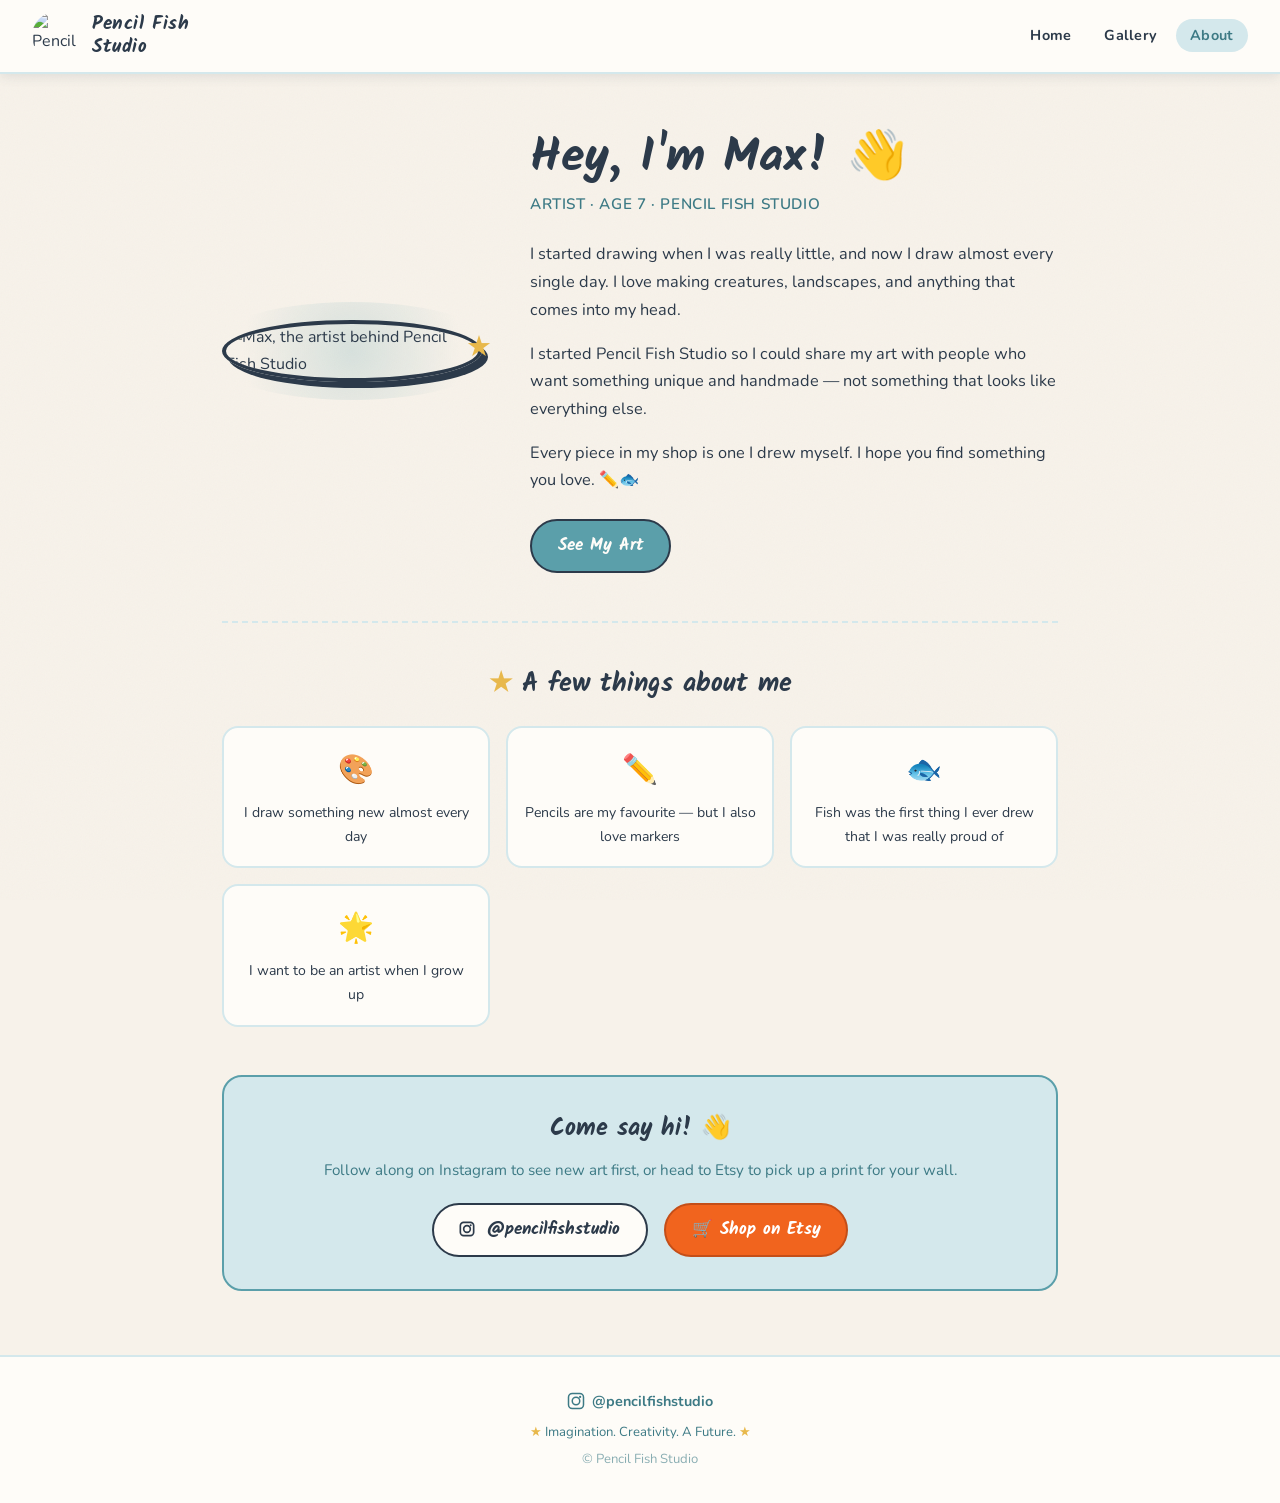
==== about.html @ b871750c "Add files via upload" ====
<!DOCTYPE html>
<html lang="en">
<head>
  <meta charset="UTF-8" />
  <meta name="viewport" content="width=device-width, initial-scale=1.0" />
  <title>About — Pencil Fish Studio</title>
  <link rel="stylesheet" href="style.css" />
  <link rel="icon" type="image/png" href="assets/logo.png" />
  <style>
    /* ── About layout ───────────────────────── */
    .about-wrap {
      max-width: 900px;
      margin: 0 auto;
      padding: 3.5rem 2rem 4rem;
    }

    .about-hero {
      display: grid;
      grid-template-columns: 260px 1fr;
      gap: 3rem;
      align-items: center;
    }

    .portrait-ring {
      position: relative;
    }

    .portrait-ring img {
      width: 100%;
      border-radius: 50%;
      border: 4px solid var(--ink);
      box-shadow: 6px 6px 0 var(--ink);
      display: block;
    }

    /* Watercolour ring decoration behind portrait */
    .portrait-ring::before {
      content: '';
      position: absolute;
      inset: -18px;
      border-radius: 50%;
      background: radial-gradient(circle, rgba(91,159,170,0.2) 0%, transparent 70%);
      z-index: -1;
    }

    /* Little floating stars */
    .portrait-ring::after {
      content: '★';
      position: absolute;
      bottom: 10px;
      right: -10px;
      font-size: 1.8rem;
      color: var(--gold);
      animation: starPop 2s ease-in-out infinite alternate;
    }

    @keyframes starPop {
      from { transform: rotate(-10deg) scale(1); }
      to   { transform: rotate(10deg)  scale(1.15); }
    }

    .about-text h1 {
      font-family: 'Kalam', cursive;
      font-size: clamp(2rem, 5vw, 3rem);
      margin-bottom: 0.25rem;
      line-height: 1.2;
    }

    .about-text .subtitle {
      font-size: 0.95rem;
      color: var(--teal-dark);
      margin-bottom: 1.5rem;
      font-weight: 600;
      letter-spacing: 0.04em;
      text-transform: uppercase;
    }

    .about-text p {
      margin-bottom: 1rem;
      font-size: 1.02rem;
      color: var(--ink);
    }

    .about-text p:last-of-type { margin-bottom: 1.5rem; }

    /* ── Fun facts ──────────────────────────── */
    .fun-facts {
      margin-top: 3rem;
      border-top: 2px dashed var(--teal-light);
      padding-top: 2.5rem;
    }

    .fun-facts h2 {
      font-family: 'Kalam', cursive;
      font-size: 1.6rem;
      margin-bottom: 1.25rem;
      text-align: center;
    }

    .facts-grid {
      display: grid;
      grid-template-columns: repeat(auto-fill, minmax(200px, 1fr));
      gap: 1rem;
    }

    .fact-card {
      background: var(--warm-white);
      border: 2.5px solid var(--teal-light);
      border-radius: 16px;
      padding: 1.1rem 1rem;
      text-align: center;
    }

    .fact-card .fact-emoji { font-size: 1.8rem; margin-bottom: 0.4rem; }
    .fact-card p { font-size: 0.88rem; color: var(--ink); }

    /* ── Connect section ────────────────────── */
    .connect {
      margin-top: 3rem;
      background: var(--teal-light);
      border-radius: 20px;
      border: 2.5px solid var(--teal);
      padding: 2rem;
      text-align: center;
    }

    .connect h2 {
      font-family: 'Kalam', cursive;
      font-size: 1.5rem;
      margin-bottom: 0.5rem;
    }

    .connect p {
      font-size: 0.95rem;
      color: var(--teal-dark);
      margin-bottom: 1.25rem;
    }

    .connect-links {
      display: flex;
      gap: 1rem;
      justify-content: center;
      flex-wrap: wrap;
    }

    /* ── Responsive ─────────────────────────── */
    @media (max-width: 680px) {
      .about-hero {
        grid-template-columns: 1fr;
        text-align: center;
      }
      .portrait-ring {
        width: 200px;
        margin: 0 auto;
      }
    }

    @media (max-width: 480px) {
      .about-wrap { padding: 2rem 1.2rem 3rem; }
    }
  </style>
</head>
<body>

  <!-- Nav -->
  <nav>
    <a class="nav-logo" href="index.html">
      <img src="assets/logo.png" alt="Pencil Fish Studio logo" />
      <span>Pencil Fish<br>Studio</span>
    </a>
    <ul class="nav-links">
      <li><a href="index.html">Home</a></li>
      <li><a href="gallery.html">Gallery</a></li>
      <li><a href="about.html" class="active">About</a></li>
    </ul>
  </nav>

  <main>
    <div class="about-wrap">

      <!-- Hero bio -->
      <div class="about-hero">
        <div class="portrait-ring">
          <img src="assets/portrait.png" alt="Max, the artist behind Pencil Fish Studio" />
        </div>
        <div class="about-text">
          <h1>Hey, I'm Max! <span style="color:var(--teal)">👋</span></h1>
          <p class="subtitle">Artist · Age 7 · Pencil Fish Studio</p>
          <p>
            I started drawing when I was really little, and now I draw
            almost every single day. I love making creatures, landscapes,
            and anything that comes into my head.
          </p>
          <p>
            I started Pencil Fish Studio so I could share my art with
            people who want something unique and handmade — not something
            that looks like everything else.
          </p>
          <p>
            Every piece in my shop is one I drew myself. I hope you find
            something you love. ✏️🐟
          </p>
          <a class="btn btn-primary" href="gallery.html">See My Art</a>
        </div>
      </div>

      <!-- Fun facts -->
      <div class="fun-facts">
        <h2><span style="color:var(--gold)">★</span> A few things about me</h2>
        <div class="facts-grid">
          <div class="fact-card">
            <div class="fact-emoji">🎨</div>
            <p>I draw something new almost every day</p>
          </div>
          <div class="fact-card">
            <div class="fact-emoji">✏️</div>
            <p>Pencils are my favourite — but I also love markers</p>
          </div>
          <div class="fact-card">
            <div class="fact-emoji">🐟</div>
            <p>Fish was the first thing I ever drew that I was really proud of</p>
          </div>
          <div class="fact-card">
            <div class="fact-emoji">🌟</div>
            <p>I want to be an artist when I grow up</p>
          </div>
        </div>
      </div>

      <!-- Connect -->
      <div class="connect">
        <h2>Come say hi! 👋</h2>
        <p>
          Follow along on Instagram to see new art first, or head to Etsy to pick
          up a print for your wall.
        </p>
        <div class="connect-links">
          <a class="btn btn-secondary"
             href="https://instagram.com/pencilfishstudio"
             target="_blank" rel="noopener">
            <svg width="16" height="16" viewBox="0 0 24 24" fill="none"
                 stroke="currentColor" stroke-width="2.5"
                 stroke-linecap="round" stroke-linejoin="round"
                 style="display:inline;vertical-align:middle;margin-right:5px;">
              <rect x="2" y="2" width="20" height="20" rx="5" ry="5"/>
              <circle cx="12" cy="12" r="5"/>
              <circle cx="17.5" cy="6.5" r="1.5" fill="currentColor" stroke="none"/>
            </svg>
            @pencilfishstudio
          </a>
          <a class="btn btn-etsy"
             href="https://etsy.com"
             target="_blank" rel="noopener">
            🛒 Shop on Etsy
          </a>
        </div>
      </div>

    </div>
  </main>

  <!-- Footer -->
  <footer>
    <div class="footer-ig">
      <a href="https://instagram.com/pencilfishstudio" target="_blank" rel="noopener">
        <svg width="18" height="18" viewBox="0 0 24 24" fill="none" stroke="currentColor" stroke-width="2" stroke-linecap="round" stroke-linejoin="round"><rect x="2" y="2" width="20" height="20" rx="5" ry="5"/><circle cx="12" cy="12" r="5"/><circle cx="17.5" cy="6.5" r="1.5" fill="currentColor" stroke="none"/></svg>
        @pencilfishstudio
      </a>
    </div>
    <p><span class="star">★</span> Imagination. Creativity. A Future. <span class="star">★</span></p>
    <p style="margin-top:0.3rem; opacity:0.6;">© Pencil Fish Studio</p>
  </footer>

</body>
</html>
---- style.css ----
@import url('https://fonts.googleapis.com/css2?family=Kalam:wght@400;700&family=Nunito:wght@400;600;700&display=swap');

/* ── Variables ───────────────────────────────── */
:root {
  --bg:         #f7f2ea;
  --ink:        #2c3a4a;
  --teal:       #5b9faa;
  --teal-light: #d4e8ec;
  --teal-dark:  #3d7a85;
  --gold:       #e8b84b;
  --warm-white: #fefcf8;
  --shadow:     rgba(44, 58, 74, 0.12);
}

/* ── Reset ───────────────────────────────────── */
*, *::before, *::after { box-sizing: border-box; margin: 0; padding: 0; }

body {
  background: var(--bg);
  color: var(--ink);
  font-family: 'Nunito', sans-serif;
  font-size: 1rem;
  line-height: 1.7;
  min-height: 100vh;
  display: flex;
  flex-direction: column;
}

img { display: block; max-width: 100%; }
a   { color: inherit; text-decoration: none; }

/* ── Texture overlay ─────────────────────────── */
body::before {
  content: '';
  position: fixed;
  inset: 0;
  background-image: url("data:image/svg+xml,%3Csvg xmlns='http://www.w3.org/2000/svg' width='300' height='300'%3E%3Cfilter id='n'%3E%3CfeTurbulence type='fractalNoise' baseFrequency='0.75' numOctaves='4' stitchTiles='stitch'/%3E%3C/filter%3E%3Crect width='300' height='300' filter='url(%23n)' opacity='0.03'/%3E%3C/svg%3E");
  pointer-events: none;
  z-index: 0;
}

/* ── Nav ─────────────────────────────────────── */
nav {
  position: sticky;
  top: 0;
  z-index: 100;
  background: var(--warm-white);
  border-bottom: 2px solid var(--teal-light);
  padding: 0.75rem 2rem;
  display: flex;
  align-items: center;
  justify-content: space-between;
  gap: 1rem;
  box-shadow: 0 2px 12px var(--shadow);
}

.nav-logo {
  display: flex;
  align-items: center;
  gap: 0.75rem;
}

.nav-logo img {
  height: 48px;
  width: 48px;
  object-fit: contain;
  border-radius: 50%;
}

.nav-logo span {
  font-family: 'Kalam', cursive;
  font-size: 1.2rem;
  font-weight: 700;
  color: var(--ink);
  letter-spacing: 0.03em;
  line-height: 1.2;
}

.nav-links {
  display: flex;
  gap: 0.25rem;
  list-style: none;
}

.nav-links a {
  font-family: 'Nunito', sans-serif;
  font-weight: 700;
  font-size: 0.9rem;
  padding: 0.4rem 0.9rem;
  border-radius: 20px;
  color: var(--ink);
  transition: background 0.2s, color 0.2s;
  letter-spacing: 0.02em;
}

.nav-links a:hover,
.nav-links a.active {
  background: var(--teal-light);
  color: var(--teal-dark);
}

/* ── Main content ────────────────────────────── */
main {
  flex: 1;
  position: relative;
  z-index: 1;
}

/* ── Buttons ─────────────────────────────────── */
.btn {
  display: inline-block;
  font-family: 'Kalam', cursive;
  font-size: 1.05rem;
  font-weight: 700;
  padding: 0.65rem 1.6rem;
  border-radius: 30px;
  border: 2.5px solid var(--ink);
  cursor: pointer;
  transition: transform 0.15s, box-shadow 0.15s;
  text-align: center;
}

.btn:hover {
  transform: translateY(-2px);
  box-shadow: 3px 4px 0 var(--ink);
}

.btn-primary {
  background: var(--teal);
  color: var(--warm-white);
}

.btn-secondary {
  background: var(--warm-white);
  color: var(--ink);
}

.btn-etsy {
  background: #f1641e;
  color: #fff;
  border-color: #c44e18;
}

/* ── Footer ──────────────────────────────────── */
footer {
  position: relative;
  z-index: 1;
  text-align: center;
  padding: 2rem 1rem;
  font-size: 0.82rem;
  color: var(--teal-dark);
  border-top: 2px solid var(--teal-light);
  background: var(--warm-white);
}

footer .footer-ig a {
  display: inline-flex;
  align-items: center;
  gap: 0.4rem;
  font-weight: 700;
  color: var(--teal-dark);
  margin-bottom: 0.5rem;
  font-size: 0.9rem;
  transition: color 0.2s;
}

footer .footer-ig a:hover { color: var(--teal); }

footer .star { color: var(--gold); }

/* ── Watercolour blob decoration ─────────────── */
.blob {
  position: absolute;
  border-radius: 50%;
  background: radial-gradient(circle at 40% 40%, rgba(91,159,170,0.18), rgba(91,159,170,0.04) 70%);
  pointer-events: none;
}

/* ── Section helpers ─────────────────────────── */
.section {
  max-width: 1100px;
  margin: 0 auto;
  padding: 3rem 2rem;
}

.section-title {
  font-family: 'Kalam', cursive;
  font-size: 2rem;
  color: var(--ink);
  margin-bottom: 0.25rem;
}

.section-title .star { color: var(--gold); }

.section-sub {
  color: var(--teal-dark);
  font-size: 0.95rem;
  margin-bottom: 2rem;
}

/* ── Responsive nav ──────────────────────────── */
@media (max-width: 600px) {
  nav { padding: 0.6rem 1rem; }
  .nav-logo span { font-size: 1rem; }
  .nav-links a { padding: 0.35rem 0.6rem; font-size: 0.82rem; }
  .section { padding: 2rem 1.2rem; }
}
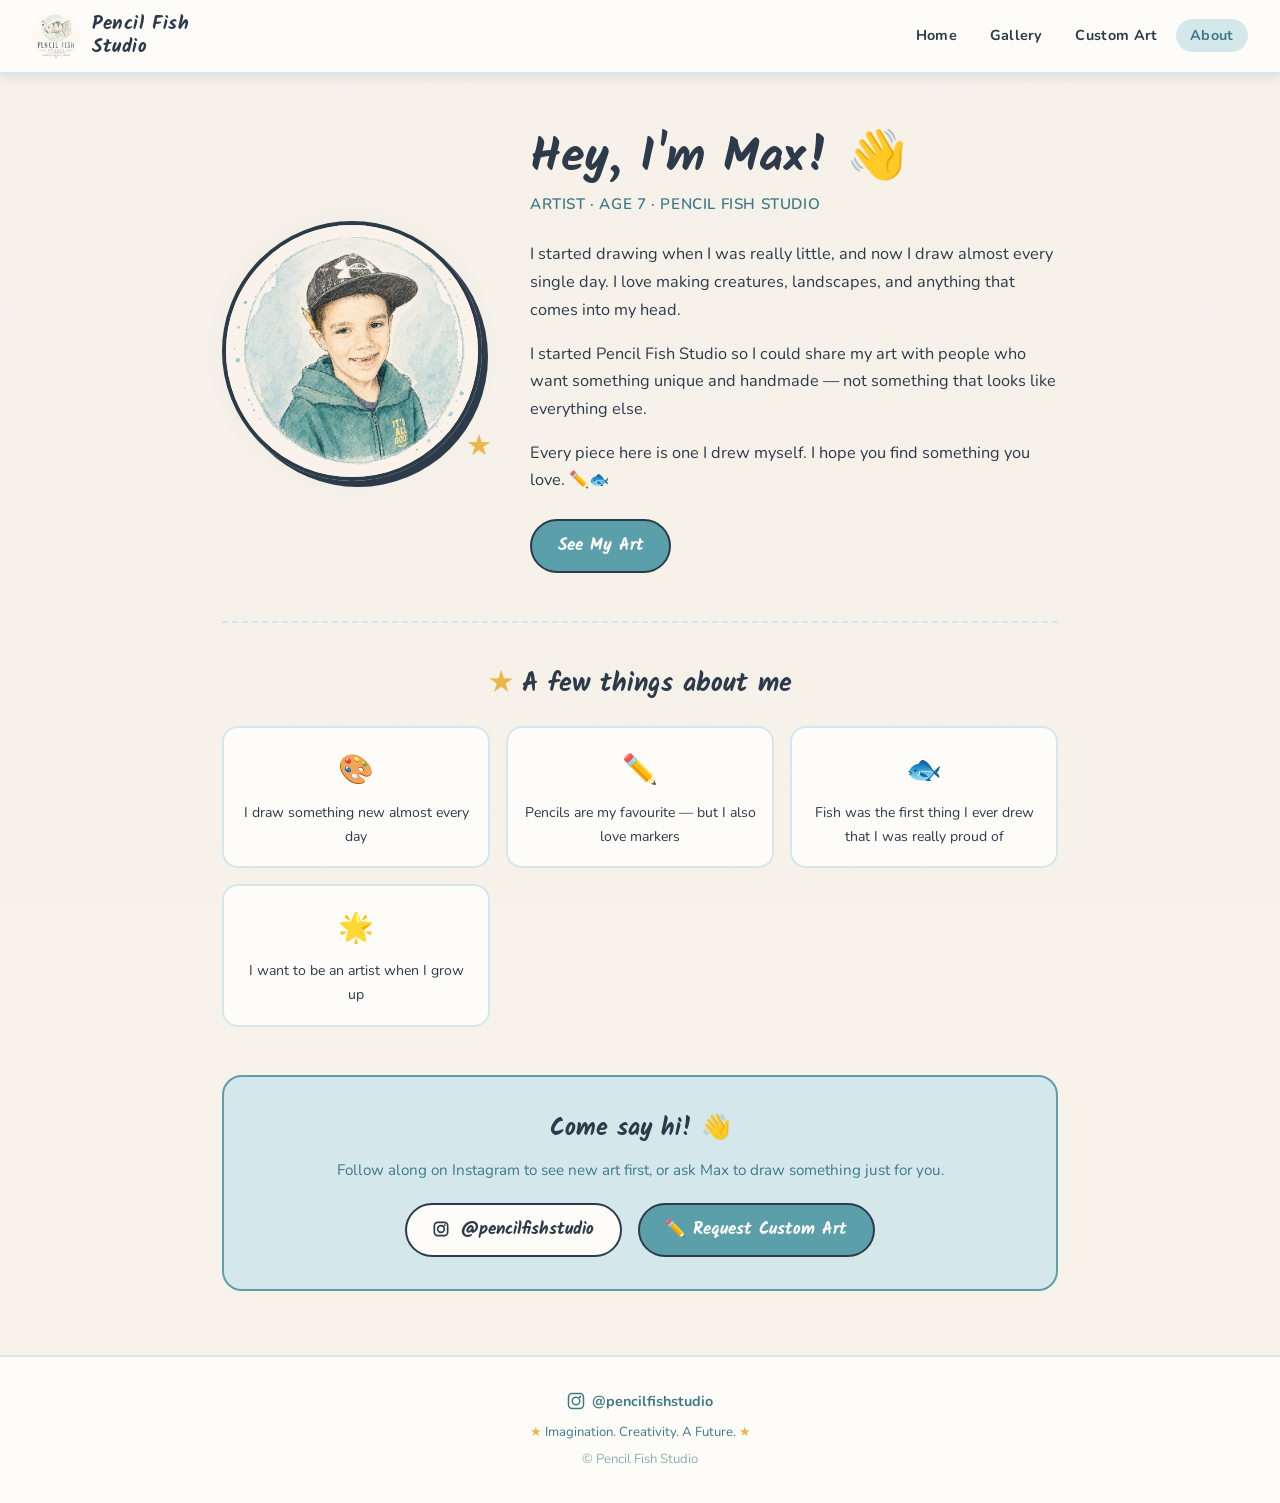
==== commit 66e0136f: "Replace Etsy links with custom art request form; site cleanups - Add custom.html request form (Web3F" ====
--- a/about.html
+++ b/about.html
@@ -171,6 +171,7 @@
     <ul class="nav-links">
       <li><a href="index.html">Home</a></li>
       <li><a href="gallery.html">Gallery</a></li>
+      <li><a href="custom.html">Custom Art</a></li>
       <li><a href="about.html" class="active">About</a></li>
     </ul>
   </nav>
@@ -197,7 +198,7 @@
             that looks like everything else.
           </p>
           <p>
-            Every piece in my shop is one I drew myself. I hope you find
+            Every piece here is one I drew myself. I hope you find
             something you love. ✏️🐟
           </p>
           <a class="btn btn-primary" href="gallery.html">See My Art</a>
@@ -231,8 +232,8 @@
       <div class="connect">
         <h2>Come say hi! 👋</h2>
         <p>
-          Follow along on Instagram to see new art first, or head to Etsy to pick
-          up a print for your wall.
+          Follow along on Instagram to see new art first, or ask Max to draw
+          something just for you.
         </p>
         <div class="connect-links">
           <a class="btn btn-secondary"
@@ -248,10 +249,8 @@
             </svg>
             @pencilfishstudio
           </a>
-          <a class="btn btn-etsy"
-             href="https://etsy.com"
-             target="_blank" rel="noopener">
-            🛒 Shop on Etsy
+          <a class="btn btn-primary" href="custom.html">
+            ✏️ Request Custom Art
           </a>
         </div>
       </div>
--- a/style.css
+++ b/style.css
@@ -135,12 +135,6 @@
   color: var(--ink);
 }
 
-.btn-etsy {
-  background: #f1641e;
-  color: #fff;
-  border-color: #c44e18;
-}
-
 /* ── Footer ──────────────────────────────────── */
 footer {
   position: relative;
@@ -205,3 +199,8 @@
   .nav-links a { padding: 0.35rem 0.6rem; font-size: 0.82rem; }
   .section { padding: 2rem 1.2rem; }
 }
+
+@media (max-width: 480px) {
+  nav { flex-direction: column; gap: 0.4rem; }
+  .nav-links { flex-wrap: wrap; justify-content: center; }
+}
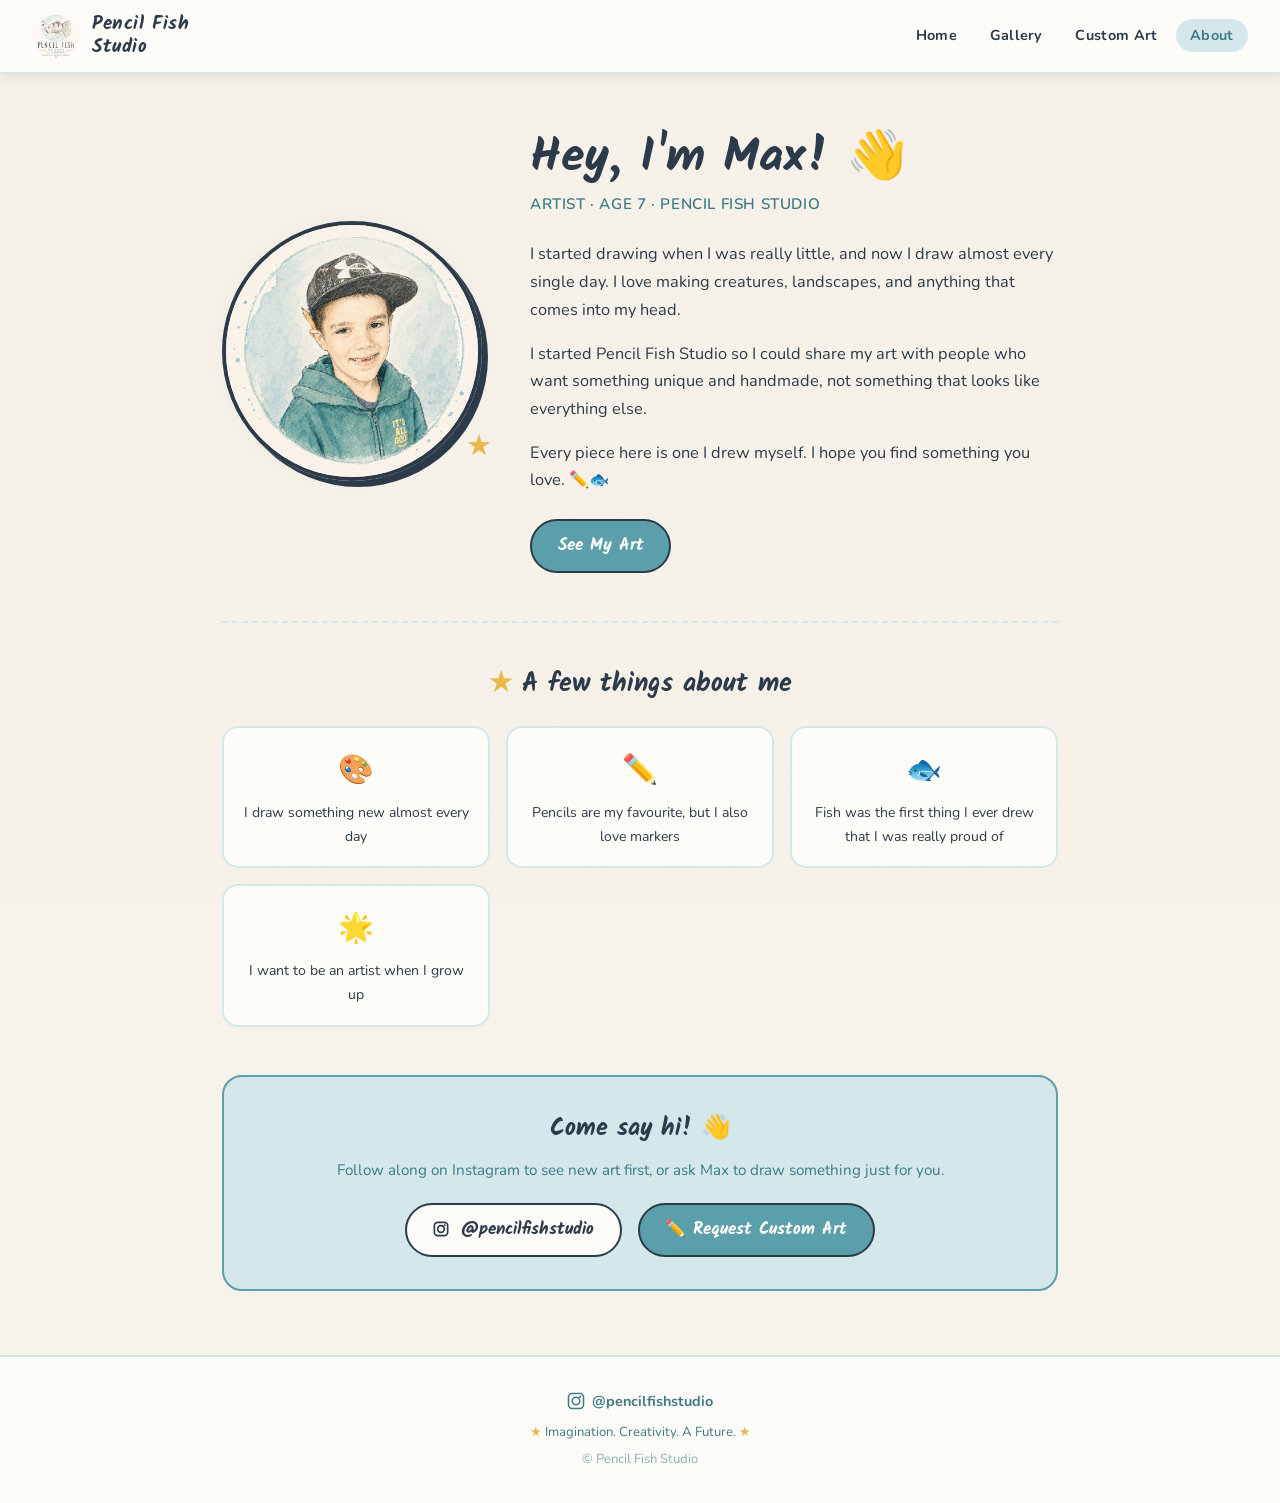
==== commit be21f380: "Photo uploads on custom form, remove em dashes, harden admin - custom.html: switch to FormSubmit wit" ====
--- a/about.html
+++ b/about.html
@@ -3,7 +3,7 @@
 <head>
   <meta charset="UTF-8" />
   <meta name="viewport" content="width=device-width, initial-scale=1.0" />
-  <title>About — Pencil Fish Studio</title>
+  <title>About | Pencil Fish Studio</title>
   <link rel="stylesheet" href="style.css" />
   <link rel="icon" type="image/png" href="assets/logo.png" />
   <style>
@@ -194,7 +194,7 @@
           </p>
           <p>
             I started Pencil Fish Studio so I could share my art with
-            people who want something unique and handmade — not something
+            people who want something unique and handmade, not something
             that looks like everything else.
           </p>
           <p>
@@ -215,7 +215,7 @@
           </div>
           <div class="fact-card">
             <div class="fact-emoji">✏️</div>
-            <p>Pencils are my favourite — but I also love markers</p>
+            <p>Pencils are my favourite, but I also love markers</p>
           </div>
           <div class="fact-card">
             <div class="fact-emoji">🐟</div>
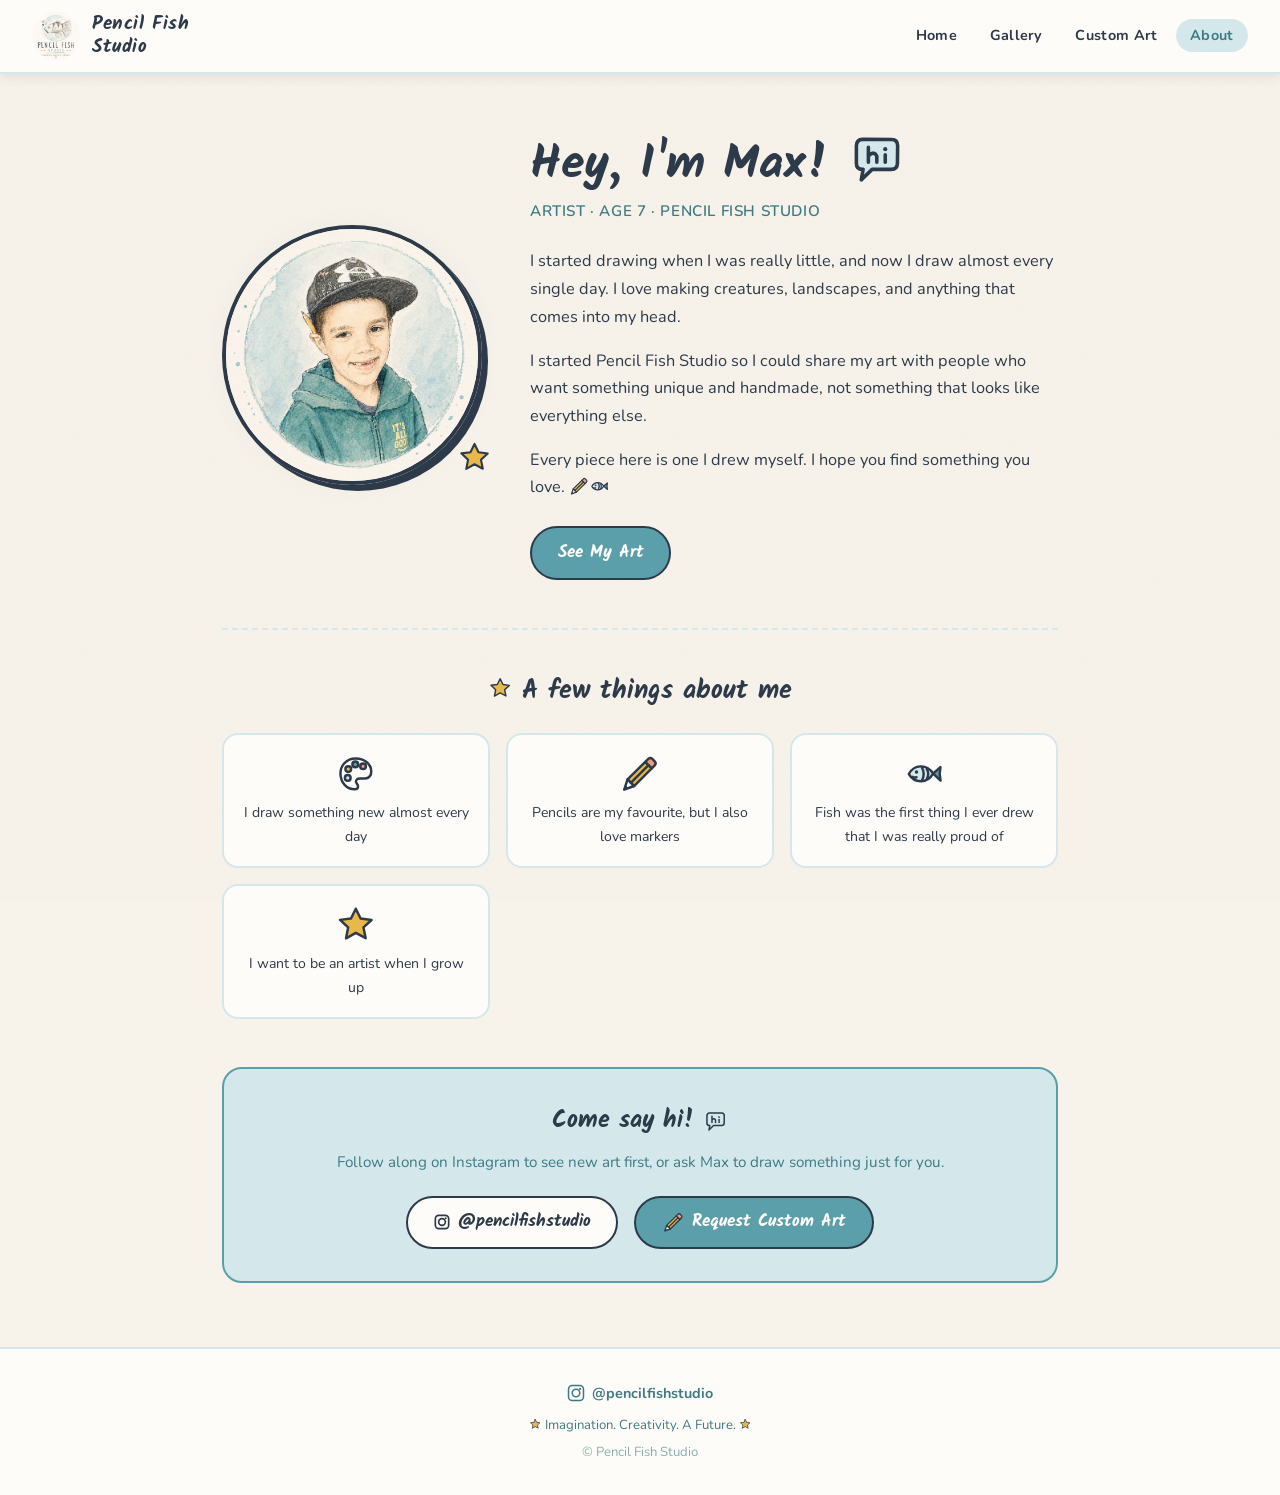
==== commit 1d4ae731: "Custom hand-drawn icon set, studio-style errors and form controls" ====
--- a/about.html
+++ b/about.html
@@ -45,7 +45,10 @@
 
     /* Little floating stars */
     .portrait-ring::after {
-      content: '★';
+      content: '';
+      width: 2.2rem;
+      height: 2.2rem;
+      background: url("data:image/svg+xml,%3Csvg xmlns='http://www.w3.org/2000/svg' viewBox='0 0 32 32'%3E%3Cpath d='M16 3.6 L19.7 11.2 L28.1 12.3 L21.9 18 L23.6 26.3 L16 22.2 L8.5 26.4 L10.1 18 L3.9 12.2 L12.3 11.2 Z' fill='%23e8b84b' stroke='%232c3a4a' stroke-width='1.9' stroke-linejoin='round'/%3E%3C/svg%3E") no-repeat center / contain;
       position: absolute;
       bottom: 10px;
       right: -10px;
@@ -111,7 +114,7 @@
       text-align: center;
     }
 
-    .fact-card .fact-emoji { font-size: 1.8rem; margin-bottom: 0.4rem; }
+    .fact-card .fact-emoji { margin-bottom: 0.4rem; line-height: 0; }
     .fact-card p { font-size: 0.88rem; color: var(--ink); }
 
     /* ── Connect section ────────────────────── */
@@ -185,7 +188,7 @@
           <img src="assets/portrait.png" alt="Max, the artist behind Pencil Fish Studio" />
         </div>
         <div class="about-text">
-          <h1>Hey, I'm Max! <span style="color:var(--teal)">👋</span></h1>
+          <h1>Hey, I'm Max! <i data-icon="hi" class="wiggle"></i></h1>
           <p class="subtitle">Artist · Age 7 · Pencil Fish Studio</p>
           <p>
             I started drawing when I was really little, and now I draw
@@ -199,7 +202,7 @@
           </p>
           <p>
             Every piece here is one I drew myself. I hope you find
-            something you love. ✏️🐟
+            something you love. <i data-icon="pencil"></i><i data-icon="fish"></i>
           </p>
           <a class="btn btn-primary" href="gallery.html">See My Art</a>
         </div>
@@ -207,22 +210,22 @@
 
       <!-- Fun facts -->
       <div class="fun-facts">
-        <h2><span style="color:var(--gold)">★</span> A few things about me</h2>
+        <h2><span class="star"><i data-icon="star"></i></span> A few things about me</h2>
         <div class="facts-grid">
           <div class="fact-card">
-            <div class="fact-emoji">🎨</div>
+            <div class="fact-emoji"><i data-icon="palette" class="lg"></i></div>
             <p>I draw something new almost every day</p>
           </div>
           <div class="fact-card">
-            <div class="fact-emoji">✏️</div>
+            <div class="fact-emoji"><i data-icon="pencil" class="lg"></i></div>
             <p>Pencils are my favourite, but I also love markers</p>
           </div>
           <div class="fact-card">
-            <div class="fact-emoji">🐟</div>
+            <div class="fact-emoji"><i data-icon="fish" class="lg"></i></div>
             <p>Fish was the first thing I ever drew that I was really proud of</p>
           </div>
           <div class="fact-card">
-            <div class="fact-emoji">🌟</div>
+            <div class="fact-emoji"><i data-icon="star" class="lg"></i></div>
             <p>I want to be an artist when I grow up</p>
           </div>
         </div>
@@ -230,7 +233,7 @@
 
       <!-- Connect -->
       <div class="connect">
-        <h2>Come say hi! 👋</h2>
+        <h2 class="icon-title">Come say hi! <i data-icon="hi"></i></h2>
         <p>
           Follow along on Instagram to see new art first, or ask Max to draw
           something just for you.
@@ -242,7 +245,7 @@
             <svg width="16" height="16" viewBox="0 0 24 24" fill="none"
                  stroke="currentColor" stroke-width="2.5"
                  stroke-linecap="round" stroke-linejoin="round"
-                 style="display:inline;vertical-align:middle;margin-right:5px;">
+                 >
               <rect x="2" y="2" width="20" height="20" rx="5" ry="5"/>
               <circle cx="12" cy="12" r="5"/>
               <circle cx="17.5" cy="6.5" r="1.5" fill="currentColor" stroke="none"/>
@@ -250,7 +253,7 @@
             @pencilfishstudio
           </a>
           <a class="btn btn-primary" href="custom.html">
-            ✏️ Request Custom Art
+            <i data-icon="pencil"></i>Request Custom Art
           </a>
         </div>
       </div>
@@ -266,9 +269,10 @@
         @pencilfishstudio
       </a>
     </div>
-    <p><span class="star">★</span> Imagination. Creativity. A Future. <span class="star">★</span></p>
+    <p><span class="star"><i data-icon="star"></i></span> Imagination. Creativity. A Future. <span class="star"><i data-icon="star"></i></span></p>
     <p style="margin-top:0.3rem; opacity:0.6;">© Pencil Fish Studio</p>
   </footer>
 
+  <script src="icons.js"></script>
 </body>
 </html>
--- a/style.css
+++ b/style.css
@@ -10,6 +10,9 @@
   --gold:       #e8b84b;
   --warm-white: #fefcf8;
   --shadow:     rgba(44, 58, 74, 0.12);
+  --coral:       #ef9a7d;
+  --coral-light: #fbe6de;
+  --coral-dark:  #c0604a;
 }
 
 /* ── Reset ───────────────────────────────────── */
@@ -204,3 +207,127 @@
   nav { flex-direction: column; gap: 0.4rem; }
   .nav-links { flex-wrap: wrap; justify-content: center; }
 }
+
+/* ── Hand-drawn icons (icons.js) ─────────────── */
+.pf-icon {
+  width: 1.25em;
+  height: 1.25em;
+  display: inline-block;
+  vertical-align: -0.25em;
+  flex-shrink: 0;
+  overflow: visible;
+}
+.pf-icon * {
+  fill: none;
+  stroke: var(--ink);
+  stroke-width: 1.9;
+  stroke-linecap: round;
+  stroke-linejoin: round;
+}
+.pf-icon .t     { fill: var(--teal-light); }
+.pf-icon .tt    { fill: var(--teal); }
+.pf-icon .g     { fill: var(--gold); }
+.pf-icon .w     { fill: var(--warm-white); }
+.pf-icon .r     { fill: var(--coral); }
+.pf-icon .rl    { fill: var(--coral-light); }
+.pf-icon .k     { fill: var(--ink); }
+.pf-icon .n     { stroke: none; }
+.pf-icon .thick { stroke-width: 2.8; }
+
+.pf-icon.lg  { width: 2.6rem; height: 2.6rem; }
+.pf-icon.xl  { width: 3.6rem; height: 3.6rem; }
+.pf-icon.wiggle { animation: wiggle 2.4s ease-in-out infinite; transform-origin: 50% 60%; }
+
+@keyframes wiggle {
+  0%, 100% { transform: rotate(-6deg); }
+  50%      { transform: rotate(6deg); }
+}
+
+@media (prefers-reduced-motion: reduce) {
+  .pf-icon.wiggle { animation: none; }
+}
+
+/* Icons inside buttons and headings line up with the text */
+.btn {
+  display: inline-flex;
+  align-items: center;
+  justify-content: center;
+  gap: 0.45em;
+}
+.btn .pf-icon { width: 1.35em; height: 1.35em; vertical-align: 0; }
+
+.icon-title {
+  display: inline-flex;
+  align-items: center;
+  justify-content: center;
+  gap: 0.35em;
+}
+.icon-title .pf-icon { width: 1.05em; height: 1.05em; }
+
+.star .pf-icon, .pf-icon.star-icon { width: 0.95em; height: 0.95em; vertical-align: -0.12em; }
+
+/* ── Notices: errors and success, in studio style ─ */
+.notice {
+  display: flex;
+  align-items: center;
+  gap: 0.7rem;
+  padding: 0.75rem 1rem;
+  border-radius: 14px;
+  border: 2px dashed var(--coral-dark);
+  background: var(--coral-light);
+  color: var(--ink);
+  font-weight: 700;
+  font-size: 0.92rem;
+  line-height: 1.4;
+  text-align: left;
+}
+.notice .pf-icon { width: 1.9rem; height: 1.9rem; }
+.notice.ok { border-color: var(--teal); background: var(--teal-light); }
+
+/* Field-level validation */
+.field.invalid input,
+.field.invalid textarea,
+.field.invalid select {
+  border-color: var(--coral-dark) !important;
+  background: #fff7f4 !important;
+}
+.field-msg {
+  display: flex;
+  align-items: center;
+  gap: 0.35rem;
+  margin-top: 0.35rem;
+  font-size: 0.82rem;
+  font-weight: 700;
+  color: var(--coral-dark);
+}
+.field-msg .pf-icon { width: 1.15rem; height: 1.15rem; }
+
+/* Custom select arrow */
+select {
+  -webkit-appearance: none;
+  appearance: none;
+  background-image: url("data:image/svg+xml,%3Csvg xmlns='http://www.w3.org/2000/svg' viewBox='0 0 32 32'%3E%3Cpath d='M9 12.6 Q12.6 16.4 16 20 Q19.4 16.4 23 12.4' fill='none' stroke='%232c3a4a' stroke-width='3' stroke-linecap='round' stroke-linejoin='round'/%3E%3C/svg%3E") !important;
+  background-repeat: no-repeat !important;
+  background-position: right 0.7rem center !important;
+  background-size: 1.1rem !important;
+  padding-right: 2.4rem !important;
+  cursor: pointer;
+}
+
+/* Visually hidden but still usable by screen readers / keyboards */
+.sr-only {
+  position: absolute !important;
+  width: 1px; height: 1px;
+  padding: 0; margin: -1px;
+  overflow: hidden;
+  clip: rect(0 0 0 0);
+  white-space: nowrap;
+  border: 0;
+}
+
+/* Keyboard focus ring, consistent everywhere */
+a:focus-visible, button:focus-visible, .btn:focus-visible,
+label:focus-within.photo-drop {
+  outline: 3px solid var(--gold);
+  outline-offset: 3px;
+}
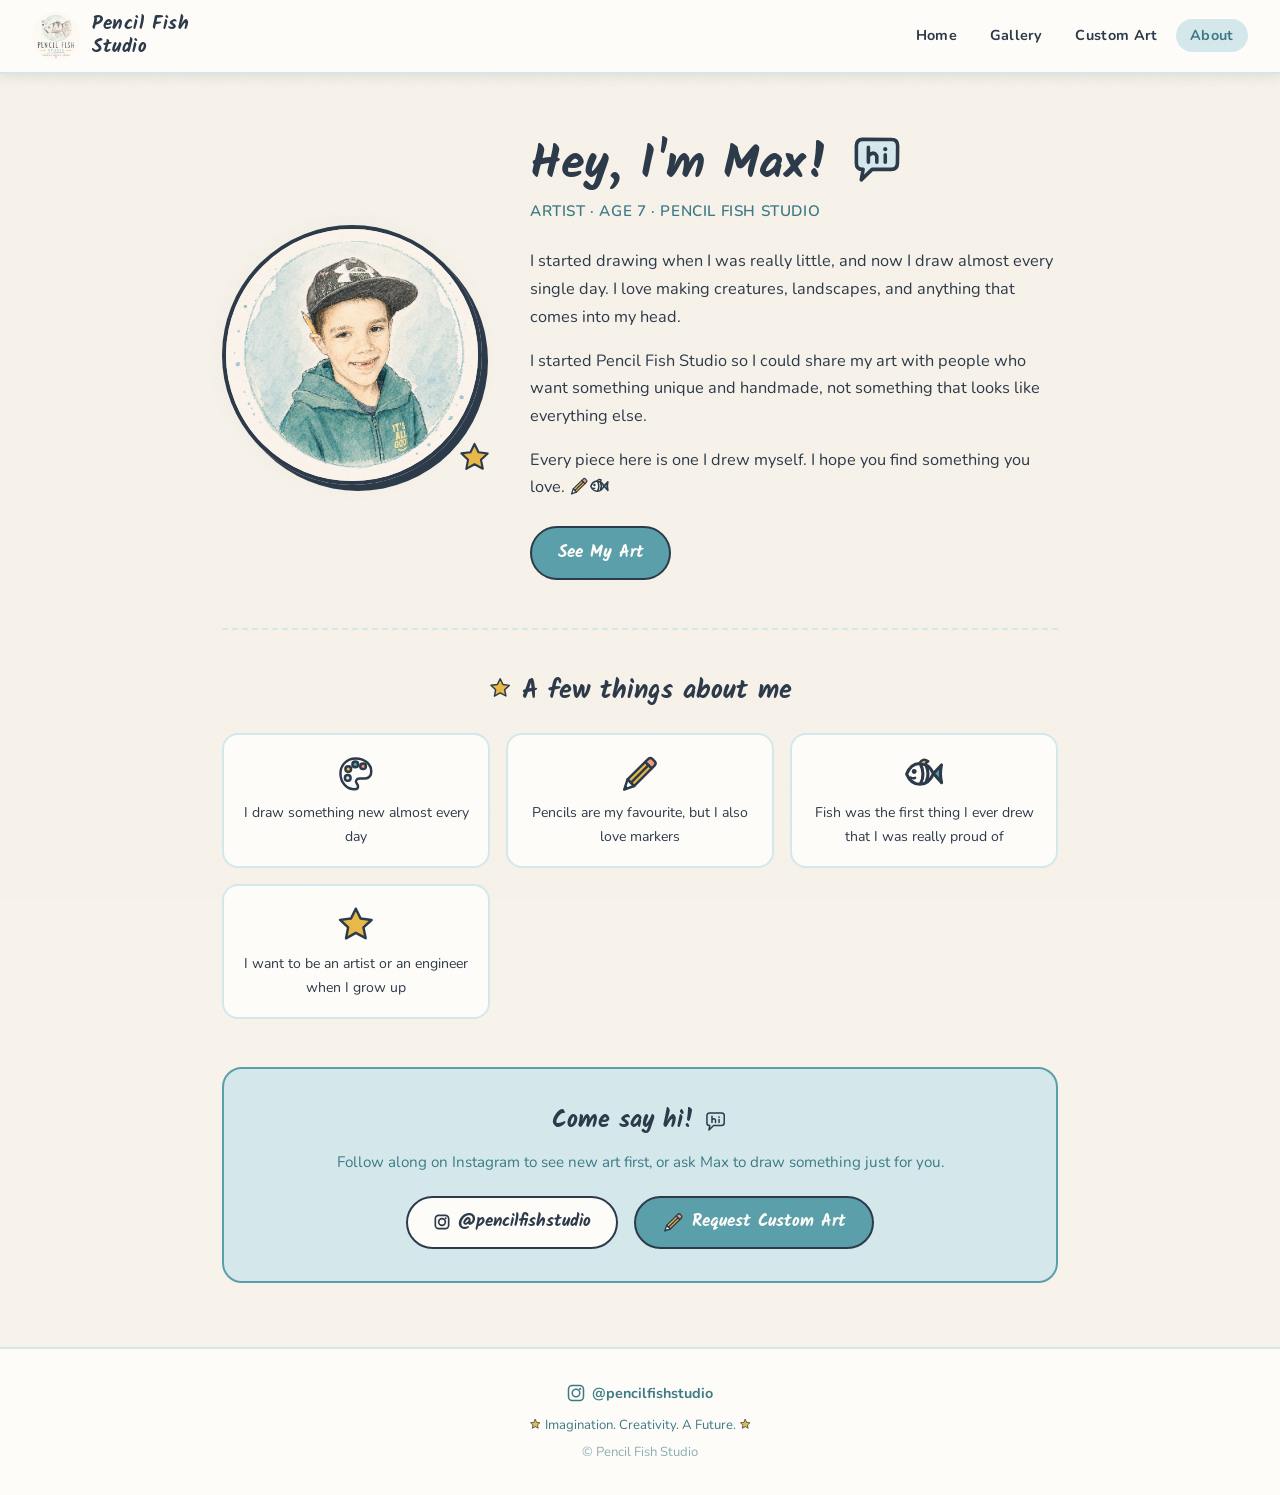
==== commit 6ab153ca: "About: artist or engineer" ====
--- a/about.html
+++ b/about.html
@@ -226,7 +226,7 @@
           </div>
           <div class="fact-card">
             <div class="fact-emoji"><i data-icon="star" class="lg"></i></div>
-            <p>I want to be an artist when I grow up</p>
+            <p>I want to be an artist or an engineer when I grow up</p>
           </div>
         </div>
       </div>
--- a/style.css
+++ b/style.css
@@ -233,6 +233,7 @@
 .pf-icon .k     { fill: var(--ink); }
 .pf-icon .n     { stroke: none; }
 .pf-icon .thick { stroke-width: 2.8; }
+.pf-icon .bold  { stroke-width: 2.4; }
 
 .pf-icon.lg  { width: 2.6rem; height: 2.6rem; }
 .pf-icon.xl  { width: 3.6rem; height: 3.6rem; }
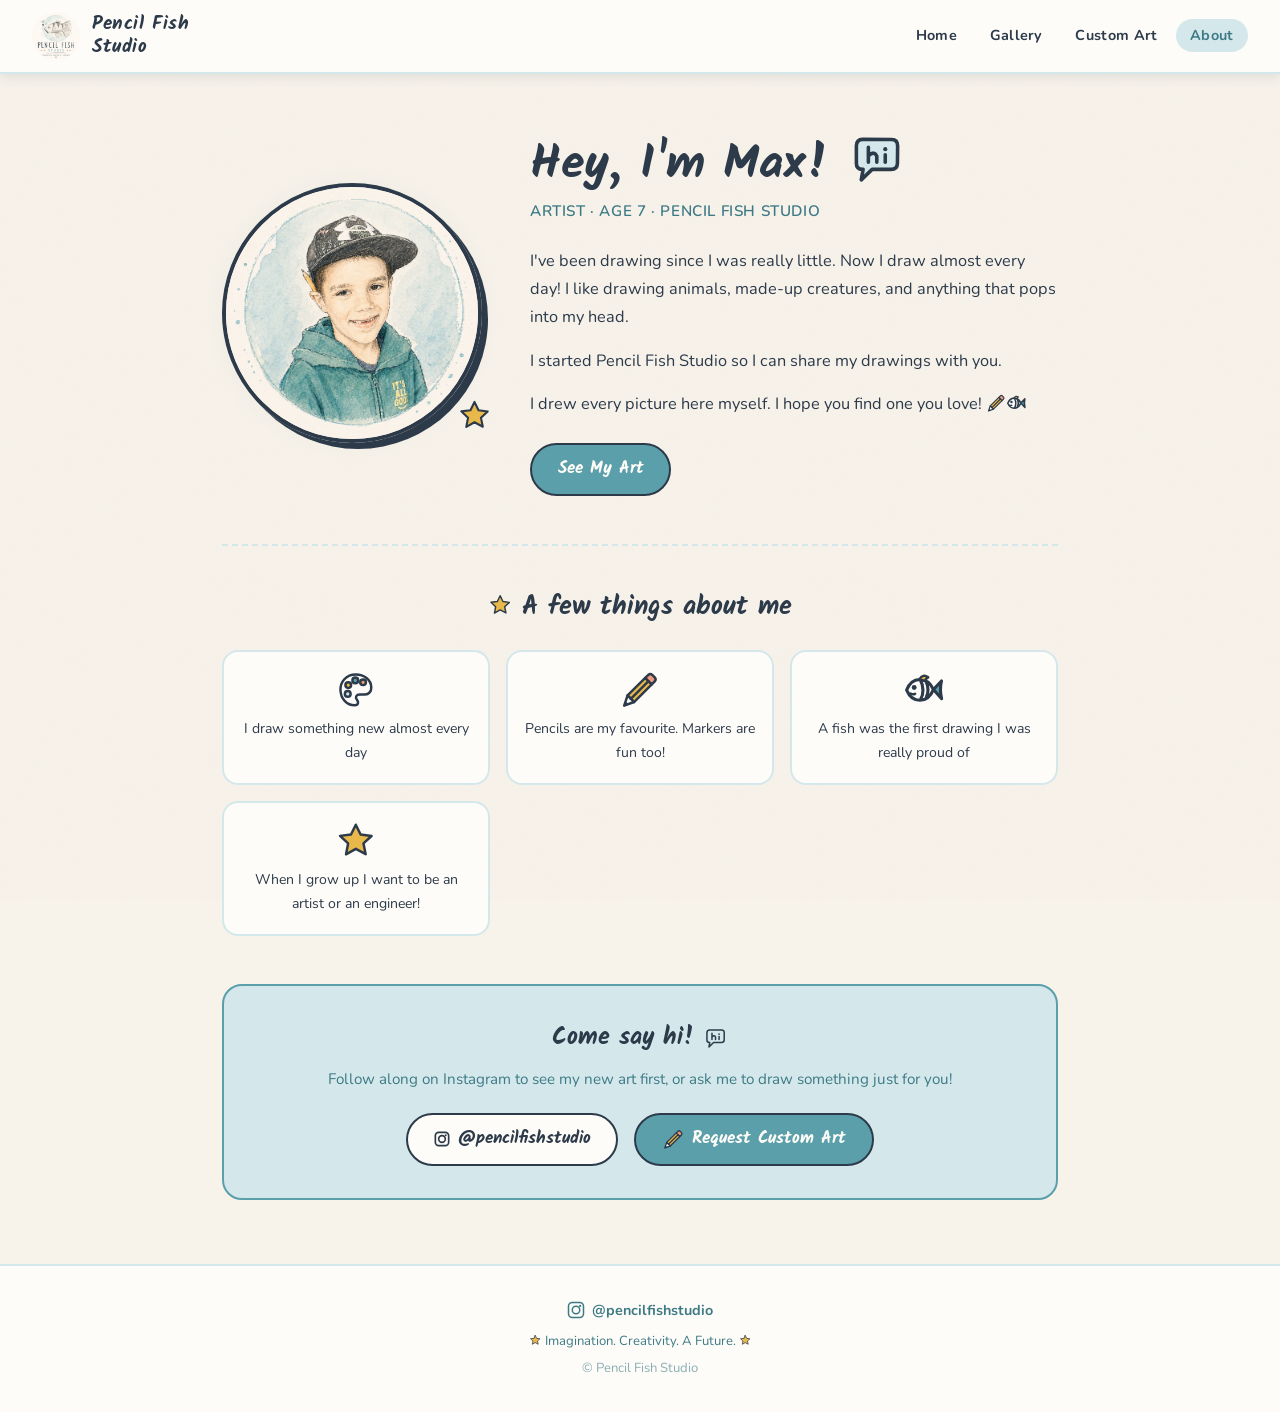
==== commit 940bda4c: "About page in Max's own voice" ====
--- a/about.html
+++ b/about.html
@@ -191,18 +191,15 @@
           <h1>Hey, I'm Max! <i data-icon="hi" class="wiggle"></i></h1>
           <p class="subtitle">Artist · Age 7 · Pencil Fish Studio</p>
           <p>
-            I started drawing when I was really little, and now I draw
-            almost every single day. I love making creatures, landscapes,
-            and anything that comes into my head.
+            I've been drawing since I was really little. Now I draw almost
+            every day! I like drawing animals, made-up creatures, and
+            anything that pops into my head.
           </p>
           <p>
-            I started Pencil Fish Studio so I could share my art with
-            people who want something unique and handmade, not something
-            that looks like everything else.
+            I started Pencil Fish Studio so I can share my drawings with you.
           </p>
           <p>
-            Every piece here is one I drew myself. I hope you find
-            something you love. <i data-icon="pencil"></i><i data-icon="fish"></i>
+            I drew every picture here myself. I hope you find one you love! <i data-icon="pencil"></i><i data-icon="fish"></i>
           </p>
           <a class="btn btn-primary" href="gallery.html">See My Art</a>
         </div>
@@ -218,15 +215,15 @@
           </div>
           <div class="fact-card">
             <div class="fact-emoji"><i data-icon="pencil" class="lg"></i></div>
-            <p>Pencils are my favourite, but I also love markers</p>
+            <p>Pencils are my favourite. Markers are fun too!</p>
           </div>
           <div class="fact-card">
             <div class="fact-emoji"><i data-icon="fish" class="lg"></i></div>
-            <p>Fish was the first thing I ever drew that I was really proud of</p>
+            <p>A fish was the first drawing I was really proud of</p>
           </div>
           <div class="fact-card">
             <div class="fact-emoji"><i data-icon="star" class="lg"></i></div>
-            <p>I want to be an artist or an engineer when I grow up</p>
+            <p>When I grow up I want to be an artist or an engineer!</p>
           </div>
         </div>
       </div>
@@ -235,8 +232,8 @@
       <div class="connect">
         <h2 class="icon-title">Come say hi! <i data-icon="hi"></i></h2>
         <p>
-          Follow along on Instagram to see new art first, or ask Max to draw
-          something just for you.
+          Follow along on Instagram to see my new art first, or ask me to
+          draw something just for you!
         </p>
         <div class="connect-links">
           <a class="btn btn-secondary"
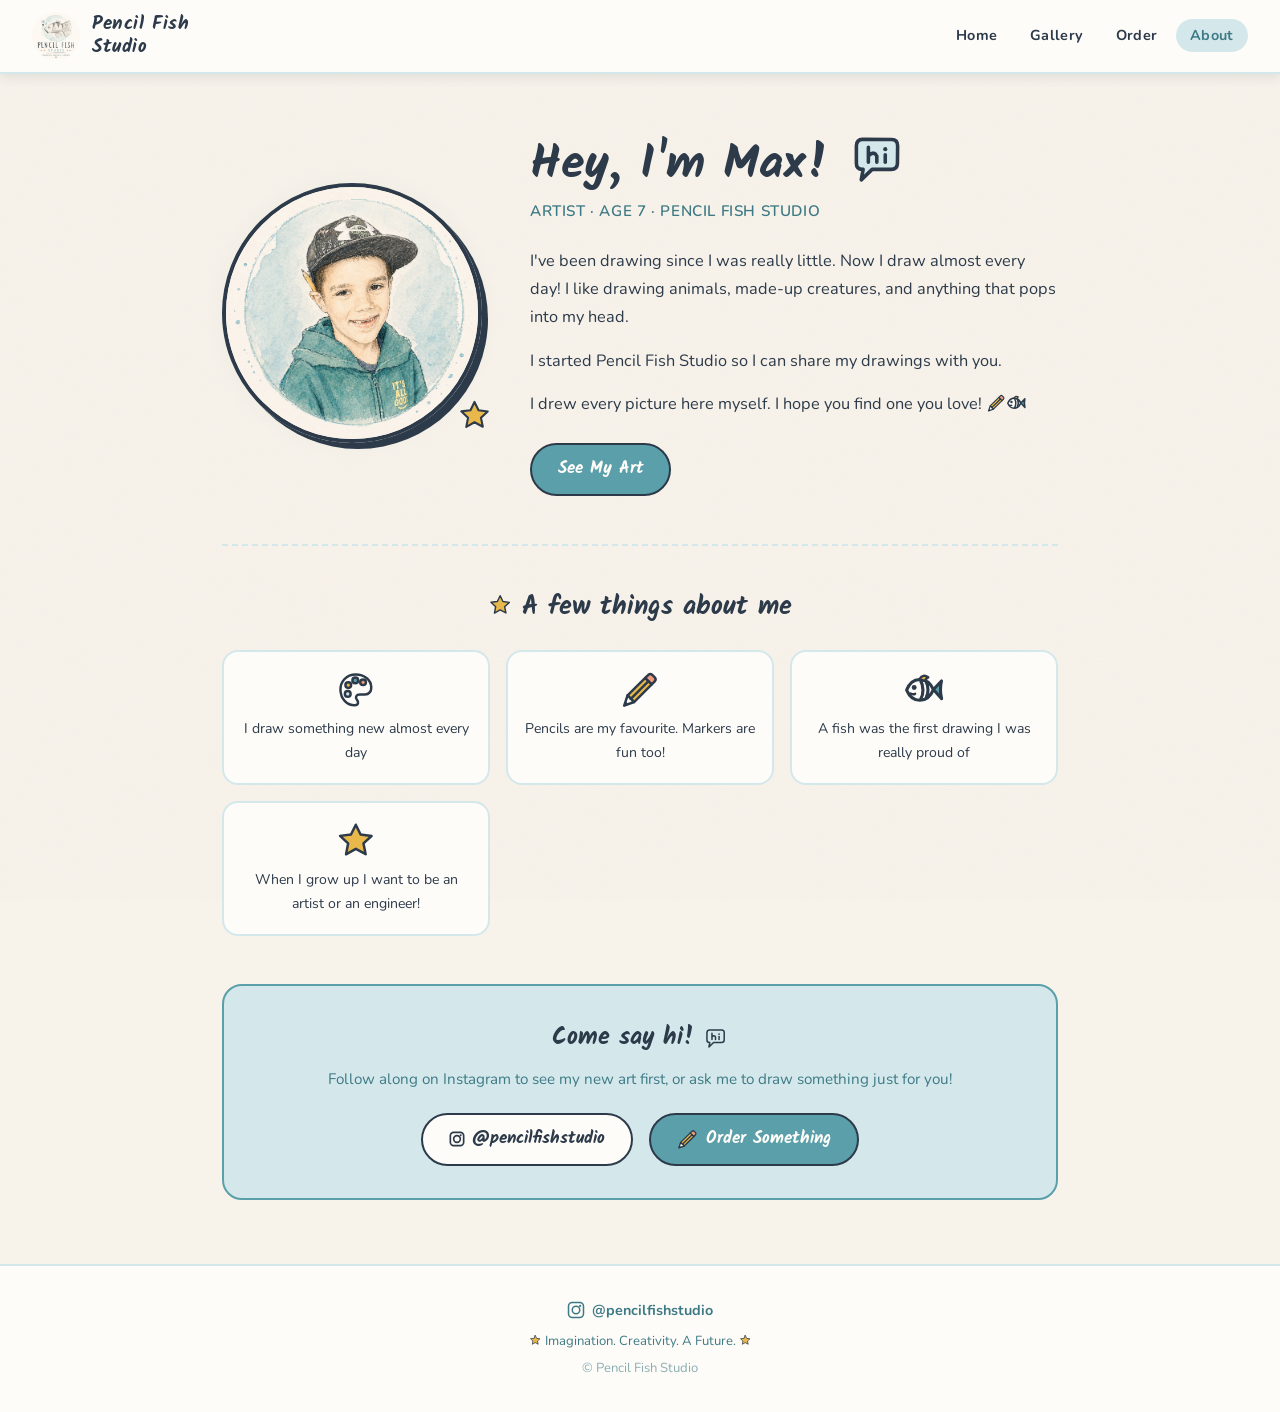
==== commit 3106bc55: "Order page: Max's art, custom drawings, kid's art keepsakes; magnetic frames, cards, prices" ====
--- a/about.html
+++ b/about.html
@@ -174,7 +174,7 @@
     <ul class="nav-links">
       <li><a href="index.html">Home</a></li>
       <li><a href="gallery.html">Gallery</a></li>
-      <li><a href="custom.html">Custom Art</a></li>
+      <li><a href="custom.html">Order</a></li>
       <li><a href="about.html" class="active">About</a></li>
     </ul>
   </nav>
@@ -250,7 +250,7 @@
             @pencilfishstudio
           </a>
           <a class="btn btn-primary" href="custom.html">
-            <i data-icon="pencil"></i>Request Custom Art
+            <i data-icon="pencil"></i>Order Something
           </a>
         </div>
       </div>
